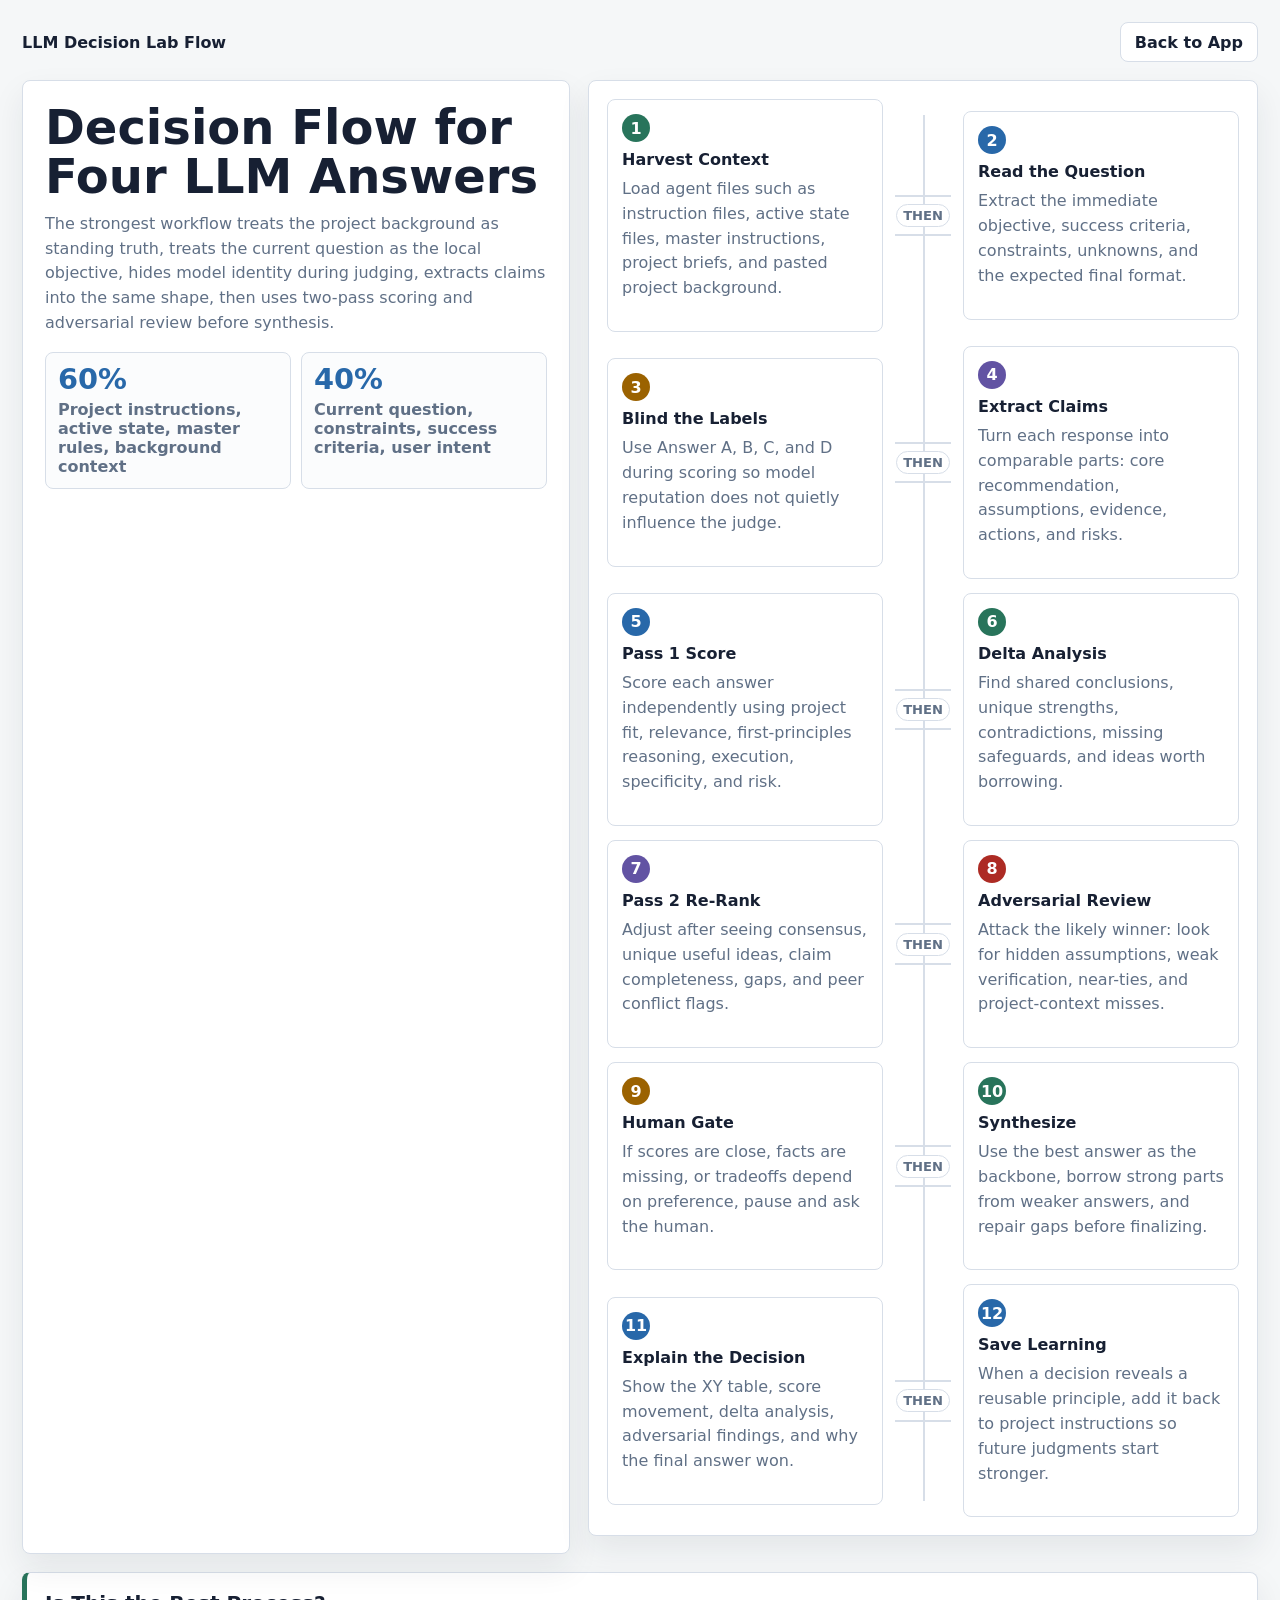
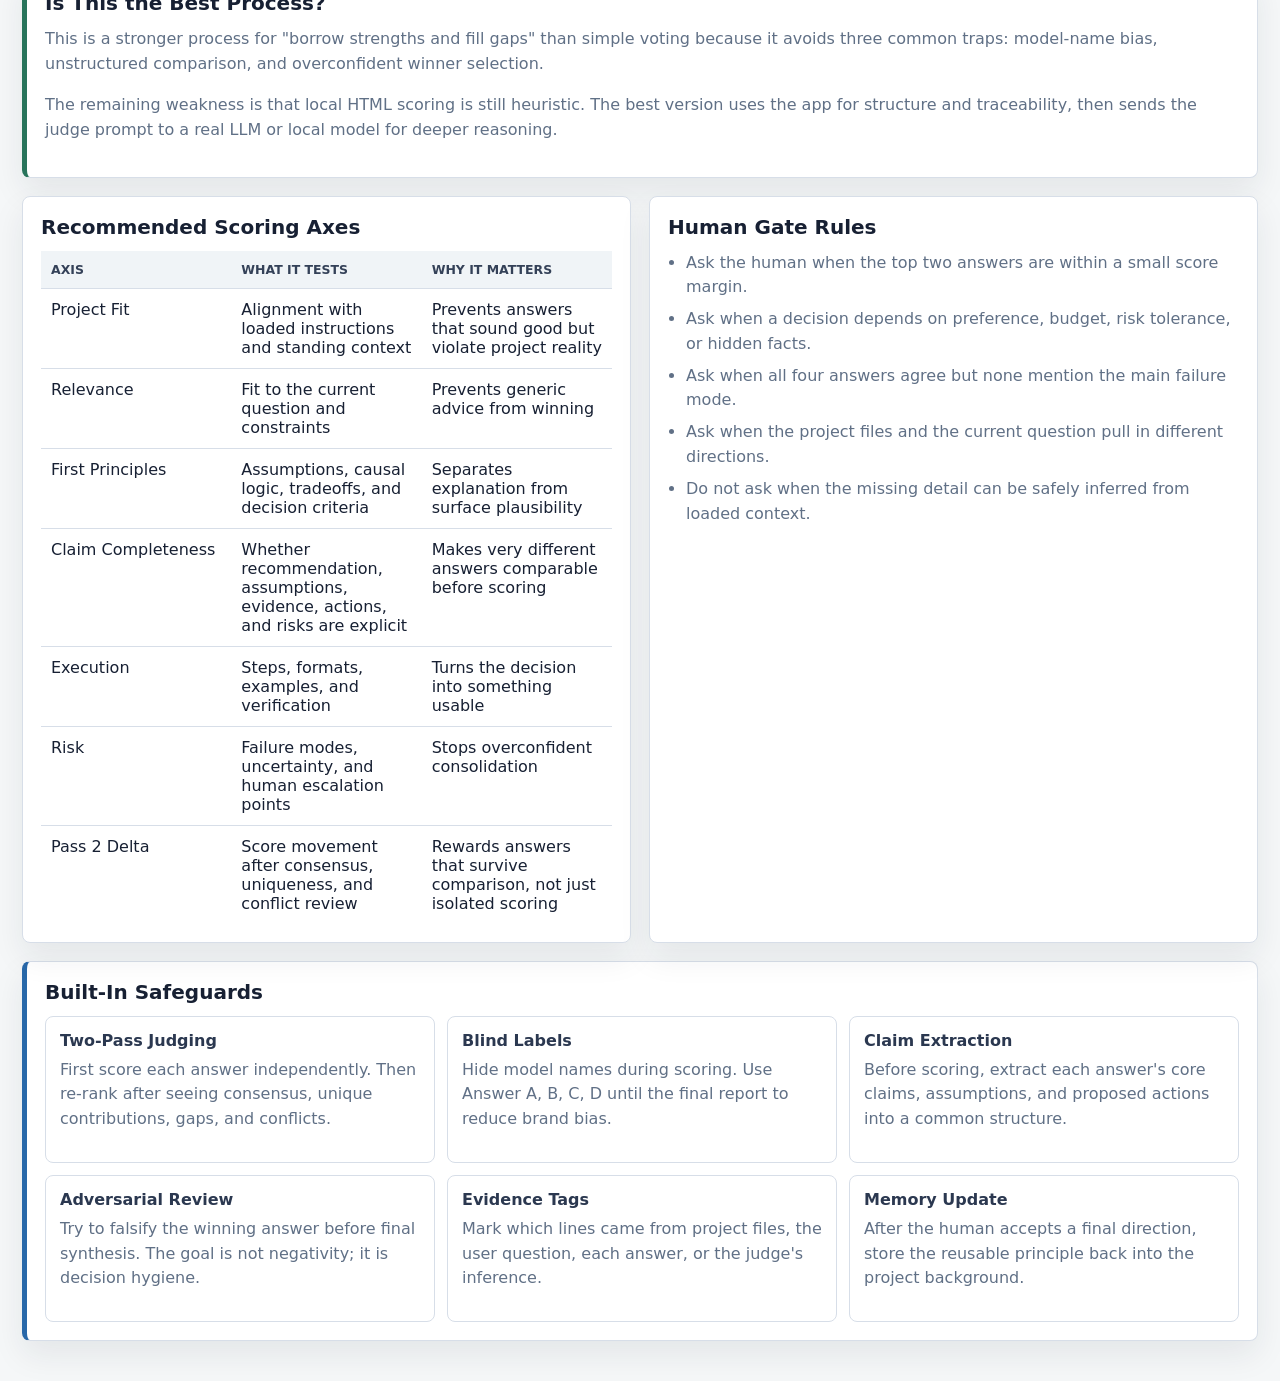
==== llm-decision-flow.html @ 9abd42c5 "Add decision flow guide" ====
<!doctype html>
<html lang="en">
<head>
  <meta charset="utf-8">
  <meta name="viewport" content="width=device-width, initial-scale=1">
  <title>LLM Decision Flow Guide</title>
  <style>
    :root {
      color-scheme: light;
      --bg: #f5f7f8;
      --ink: #172033;
      --muted: #607086;
      --line: #d7dee8;
      --surface: #ffffff;
      --blue: #2868a9;
      --green: #28745b;
      --amber: #9b6200;
      --red: #ad2b24;
      --violet: #6253a3;
      --shadow: 0 14px 32px rgba(23, 32, 51, 0.08);
      --radius: 8px;
      font-family: Inter, ui-sans-serif, system-ui, -apple-system, BlinkMacSystemFont, "Segoe UI", sans-serif;
    }

    * {
      box-sizing: border-box;
    }

    body {
      margin: 0;
      color: var(--ink);
      background: var(--bg);
      letter-spacing: 0;
    }

    a {
      color: inherit;
    }

    .page {
      width: min(1320px, 100%);
      margin: 0 auto;
      padding: 22px;
    }

    .topbar {
      display: flex;
      justify-content: space-between;
      gap: 14px;
      align-items: center;
      margin-bottom: 18px;
    }

    .back-link {
      min-height: 40px;
      display: inline-flex;
      align-items: center;
      justify-content: center;
      border: 1px solid var(--line);
      border-radius: var(--radius);
      background: var(--surface);
      padding: 0 14px;
      font-weight: 800;
      text-decoration: none;
    }

    .hero {
      display: grid;
      grid-template-columns: minmax(300px, 0.9fr) minmax(420px, 1.1fr);
      gap: 18px;
      align-items: stretch;
      margin-bottom: 18px;
    }

    .intro,
    .panel,
    .node,
    .mini-card {
      border: 1px solid var(--line);
      border-radius: var(--radius);
      background: var(--surface);
      box-shadow: var(--shadow);
    }

    .intro {
      padding: 22px;
    }

    h1,
    h2,
    h3,
    p {
      margin-top: 0;
    }

    h1 {
      margin-bottom: 10px;
      font-size: clamp(1.7rem, 4vw, 3rem);
      line-height: 1.03;
    }

    h2 {
      margin-bottom: 12px;
      font-size: 1.25rem;
    }

    h3 {
      margin-bottom: 8px;
      font-size: 1rem;
    }

    p {
      color: var(--muted);
      line-height: 1.55;
    }

    .signal-grid {
      display: grid;
      grid-template-columns: repeat(2, minmax(120px, 1fr));
      gap: 10px;
      margin-top: 14px;
    }

    .signal {
      border: 1px solid var(--line);
      border-radius: var(--radius);
      padding: 12px;
      background: #fbfcfd;
    }

    .signal strong {
      display: block;
      font-size: 1.8rem;
      line-height: 1;
      color: var(--blue);
    }

    .signal span {
      display: block;
      margin-top: 6px;
      color: var(--muted);
      font-weight: 700;
    }

    .flow-canvas {
      position: relative;
      min-height: 420px;
      padding: 18px;
      overflow: hidden;
    }

    .flow-canvas::before {
      content: "";
      position: absolute;
      left: 50%;
      top: 34px;
      bottom: 34px;
      width: 2px;
      background: var(--line);
    }

    .flow-row {
      position: relative;
      display: grid;
      grid-template-columns: 1fr 56px 1fr;
      gap: 12px;
      align-items: center;
      margin-bottom: 14px;
    }

    .flow-row:last-child {
      margin-bottom: 0;
    }

    .node {
      padding: 14px;
      box-shadow: none;
    }

    .node strong {
      display: inline-flex;
      align-items: center;
      justify-content: center;
      min-width: 28px;
      min-height: 28px;
      margin-bottom: 8px;
      border-radius: 50%;
      background: var(--blue);
      color: #ffffff;
      font-weight: 900;
    }

    .node.green strong {
      background: var(--green);
    }

    .node.amber strong {
      background: var(--amber);
    }

    .node.violet strong {
      background: var(--violet);
    }

    .node.red strong {
      background: var(--red);
    }

    .connector {
      display: grid;
      place-items: center;
      min-height: 44px;
      color: var(--muted);
      font-size: 0.82rem;
      font-weight: 900;
      text-transform: uppercase;
    }

    .connector::before,
    .connector::after {
      content: "";
      width: 100%;
      border-top: 2px solid var(--line);
    }

    .connector span {
      display: block;
      margin: 5px 0;
      padding: 3px 6px;
      border: 1px solid var(--line);
      border-radius: 999px;
      background: #ffffff;
    }

    .panel {
      padding: 18px;
      margin-bottom: 18px;
    }

    .two-col {
      display: grid;
      grid-template-columns: repeat(2, minmax(280px, 1fr));
      gap: 18px;
    }

    .mini-grid {
      display: grid;
      grid-template-columns: repeat(3, minmax(180px, 1fr));
      gap: 12px;
    }

    .mini-card {
      padding: 14px;
      box-shadow: none;
    }

    .mini-card h3 {
      color: #2b3850;
    }

    ul {
      margin: 0;
      padding-left: 18px;
      color: var(--muted);
      line-height: 1.55;
    }

    li + li {
      margin-top: 7px;
    }

    table {
      width: 100%;
      border-collapse: collapse;
      table-layout: fixed;
      background: #ffffff;
    }

    th,
    td {
      border-bottom: 1px solid var(--line);
      padding: 11px 10px;
      text-align: left;
      vertical-align: top;
      word-break: break-word;
    }

    th {
      color: #344158;
      background: #f0f4f7;
      font-size: 0.78rem;
      text-transform: uppercase;
    }

    tr:last-child td {
      border-bottom: 0;
    }

    .verdict {
      border-left: 5px solid var(--green);
    }

    .upgrade {
      border-left: 5px solid var(--blue);
    }

    @media (max-width: 980px) {
      .hero,
      .two-col {
        grid-template-columns: 1fr;
      }

      .mini-grid {
        grid-template-columns: 1fr;
      }

      .flow-canvas::before {
        left: 28px;
      }

      .flow-row {
        grid-template-columns: 1fr;
      }

      .connector {
        min-height: 18px;
        justify-items: start;
        padding-left: 4px;
      }

      .connector::before,
      .connector::after {
        display: none;
      }
    }

    @media (max-width: 640px) {
      .page {
        padding: 14px;
      }

      .topbar {
        align-items: stretch;
        flex-direction: column;
      }

      .back-link {
        width: 100%;
      }
    }
  </style>
</head>
<body>
  <main class="page">
    <div class="topbar">
      <strong>LLM Decision Lab Flow</strong>
      <a class="back-link" href="llm-deliberation-app.html">Back to App</a>
    </div>

    <section class="hero">
      <div class="intro">
        <h1>Decision Flow for Four LLM Answers</h1>
        <p>The strongest workflow treats the project background as standing truth, treats the current question as the local objective, hides model identity during judging, extracts claims into the same shape, then uses two-pass scoring and adversarial review before synthesis.</p>
        <div class="signal-grid">
          <div class="signal">
            <strong>60%</strong>
            <span>Project instructions, active state, master rules, background context</span>
          </div>
          <div class="signal">
            <strong>40%</strong>
            <span>Current question, constraints, success criteria, user intent</span>
          </div>
        </div>
      </div>

      <div class="panel flow-canvas" aria-label="LLM decision process flow">
        <div class="flow-row">
          <div class="node green">
            <strong>1</strong>
            <h3>Harvest Context</h3>
            <p>Load agent files such as instruction files, active state files, master instructions, project briefs, and pasted project background.</p>
          </div>
          <div class="connector"><span>then</span></div>
          <div class="node">
            <strong>2</strong>
            <h3>Read the Question</h3>
            <p>Extract the immediate objective, success criteria, constraints, unknowns, and the expected final format.</p>
          </div>
        </div>

        <div class="flow-row">
          <div class="node amber">
            <strong>3</strong>
            <h3>Blind the Labels</h3>
            <p>Use Answer A, B, C, and D during scoring so model reputation does not quietly influence the judge.</p>
          </div>
          <div class="connector"><span>then</span></div>
          <div class="node violet">
            <strong>4</strong>
            <h3>Extract Claims</h3>
            <p>Turn each response into comparable parts: core recommendation, assumptions, evidence, actions, and risks.</p>
          </div>
        </div>

        <div class="flow-row">
          <div class="node">
            <strong>5</strong>
            <h3>Pass 1 Score</h3>
            <p>Score each answer independently using project fit, relevance, first-principles reasoning, execution, specificity, and risk.</p>
          </div>
          <div class="connector"><span>then</span></div>
          <div class="node green">
            <strong>6</strong>
            <h3>Delta Analysis</h3>
            <p>Find shared conclusions, unique strengths, contradictions, missing safeguards, and ideas worth borrowing.</p>
          </div>
        </div>

        <div class="flow-row">
          <div class="node violet">
            <strong>7</strong>
            <h3>Pass 2 Re-Rank</h3>
            <p>Adjust after seeing consensus, unique useful ideas, claim completeness, gaps, and peer conflict flags.</p>
          </div>
          <div class="connector"><span>then</span></div>
          <div class="node red">
            <strong>8</strong>
            <h3>Adversarial Review</h3>
            <p>Attack the likely winner: look for hidden assumptions, weak verification, near-ties, and project-context misses.</p>
          </div>
        </div>

        <div class="flow-row">
          <div class="node amber">
            <strong>9</strong>
            <h3>Human Gate</h3>
            <p>If scores are close, facts are missing, or tradeoffs depend on preference, pause and ask the human.</p>
          </div>
          <div class="connector"><span>then</span></div>
          <div class="node green">
            <strong>10</strong>
            <h3>Synthesize</h3>
            <p>Use the best answer as the backbone, borrow strong parts from weaker answers, and repair gaps before finalizing.</p>
          </div>
        </div>

        <div class="flow-row">
          <div class="node">
            <strong>11</strong>
            <h3>Explain the Decision</h3>
            <p>Show the XY table, score movement, delta analysis, adversarial findings, and why the final answer won.</p>
          </div>
          <div class="connector"><span>then</span></div>
          <div class="node">
            <strong>12</strong>
            <h3>Save Learning</h3>
            <p>When a decision reveals a reusable principle, add it back to project instructions so future judgments start stronger.</p>
          </div>
        </div>
      </div>
    </section>

    <section class="panel verdict">
      <h2>Is This the Best Process?</h2>
      <p>This is a stronger process for "borrow strengths and fill gaps" than simple voting because it avoids three common traps: model-name bias, unstructured comparison, and overconfident winner selection.</p>
      <p>The remaining weakness is that local HTML scoring is still heuristic. The best version uses the app for structure and traceability, then sends the judge prompt to a real LLM or local model for deeper reasoning.</p>
    </section>

    <section class="two-col">
      <div class="panel">
        <h2>Recommended Scoring Axes</h2>
        <table>
          <thead>
            <tr>
              <th>Axis</th>
              <th>What It Tests</th>
              <th>Why It Matters</th>
            </tr>
          </thead>
          <tbody>
            <tr>
              <td>Project Fit</td>
              <td>Alignment with loaded instructions and standing context</td>
              <td>Prevents answers that sound good but violate project reality</td>
            </tr>
            <tr>
              <td>Relevance</td>
              <td>Fit to the current question and constraints</td>
              <td>Prevents generic advice from winning</td>
            </tr>
            <tr>
              <td>First Principles</td>
              <td>Assumptions, causal logic, tradeoffs, and decision criteria</td>
              <td>Separates explanation from surface plausibility</td>
            </tr>
            <tr>
              <td>Claim Completeness</td>
              <td>Whether recommendation, assumptions, evidence, actions, and risks are explicit</td>
              <td>Makes very different answers comparable before scoring</td>
            </tr>
            <tr>
              <td>Execution</td>
              <td>Steps, formats, examples, and verification</td>
              <td>Turns the decision into something usable</td>
            </tr>
            <tr>
              <td>Risk</td>
              <td>Failure modes, uncertainty, and human escalation points</td>
              <td>Stops overconfident consolidation</td>
            </tr>
            <tr>
              <td>Pass 2 Delta</td>
              <td>Score movement after consensus, uniqueness, and conflict review</td>
              <td>Rewards answers that survive comparison, not just isolated scoring</td>
            </tr>
          </tbody>
        </table>
      </div>

      <div class="panel">
        <h2>Human Gate Rules</h2>
        <ul>
          <li>Ask the human when the top two answers are within a small score margin.</li>
          <li>Ask when a decision depends on preference, budget, risk tolerance, or hidden facts.</li>
          <li>Ask when all four answers agree but none mention the main failure mode.</li>
          <li>Ask when the project files and the current question pull in different directions.</li>
          <li>Do not ask when the missing detail can be safely inferred from loaded context.</li>
        </ul>
      </div>
    </section>

    <section class="panel upgrade">
      <h2>Built-In Safeguards</h2>
      <div class="mini-grid">
        <div class="mini-card">
          <h3>Two-Pass Judging</h3>
          <p>First score each answer independently. Then re-rank after seeing consensus, unique contributions, gaps, and conflicts.</p>
        </div>
        <div class="mini-card">
          <h3>Blind Labels</h3>
          <p>Hide model names during scoring. Use Answer A, B, C, D until the final report to reduce brand bias.</p>
        </div>
        <div class="mini-card">
          <h3>Claim Extraction</h3>
          <p>Before scoring, extract each answer's core claims, assumptions, and proposed actions into a common structure.</p>
        </div>
        <div class="mini-card">
          <h3>Adversarial Review</h3>
          <p>Try to falsify the winning answer before final synthesis. The goal is not negativity; it is decision hygiene.</p>
        </div>
        <div class="mini-card">
          <h3>Evidence Tags</h3>
          <p>Mark which lines came from project files, the user question, each answer, or the judge's inference.</p>
        </div>
        <div class="mini-card">
          <h3>Memory Update</h3>
          <p>After the human accepts a final direction, store the reusable principle back into the project background.</p>
        </div>
      </div>
    </section>
  </main>
</body>
</html>
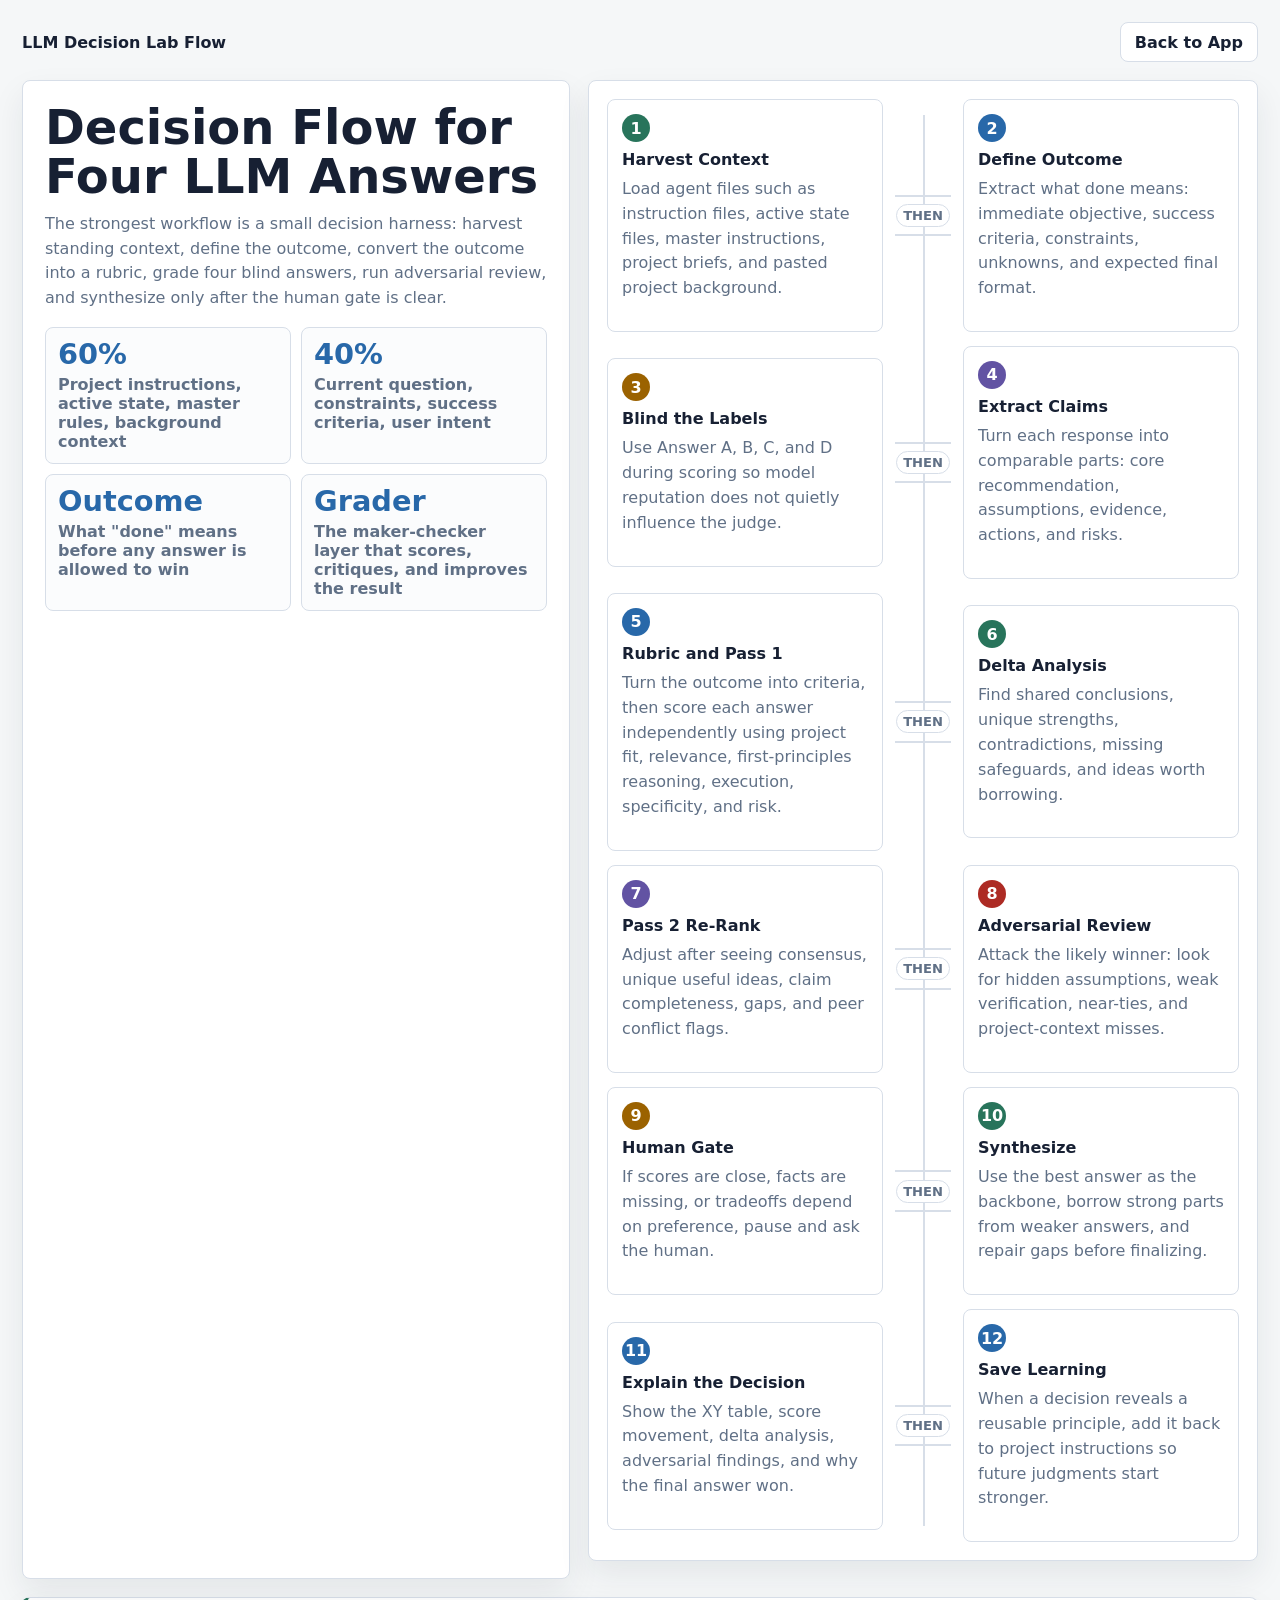
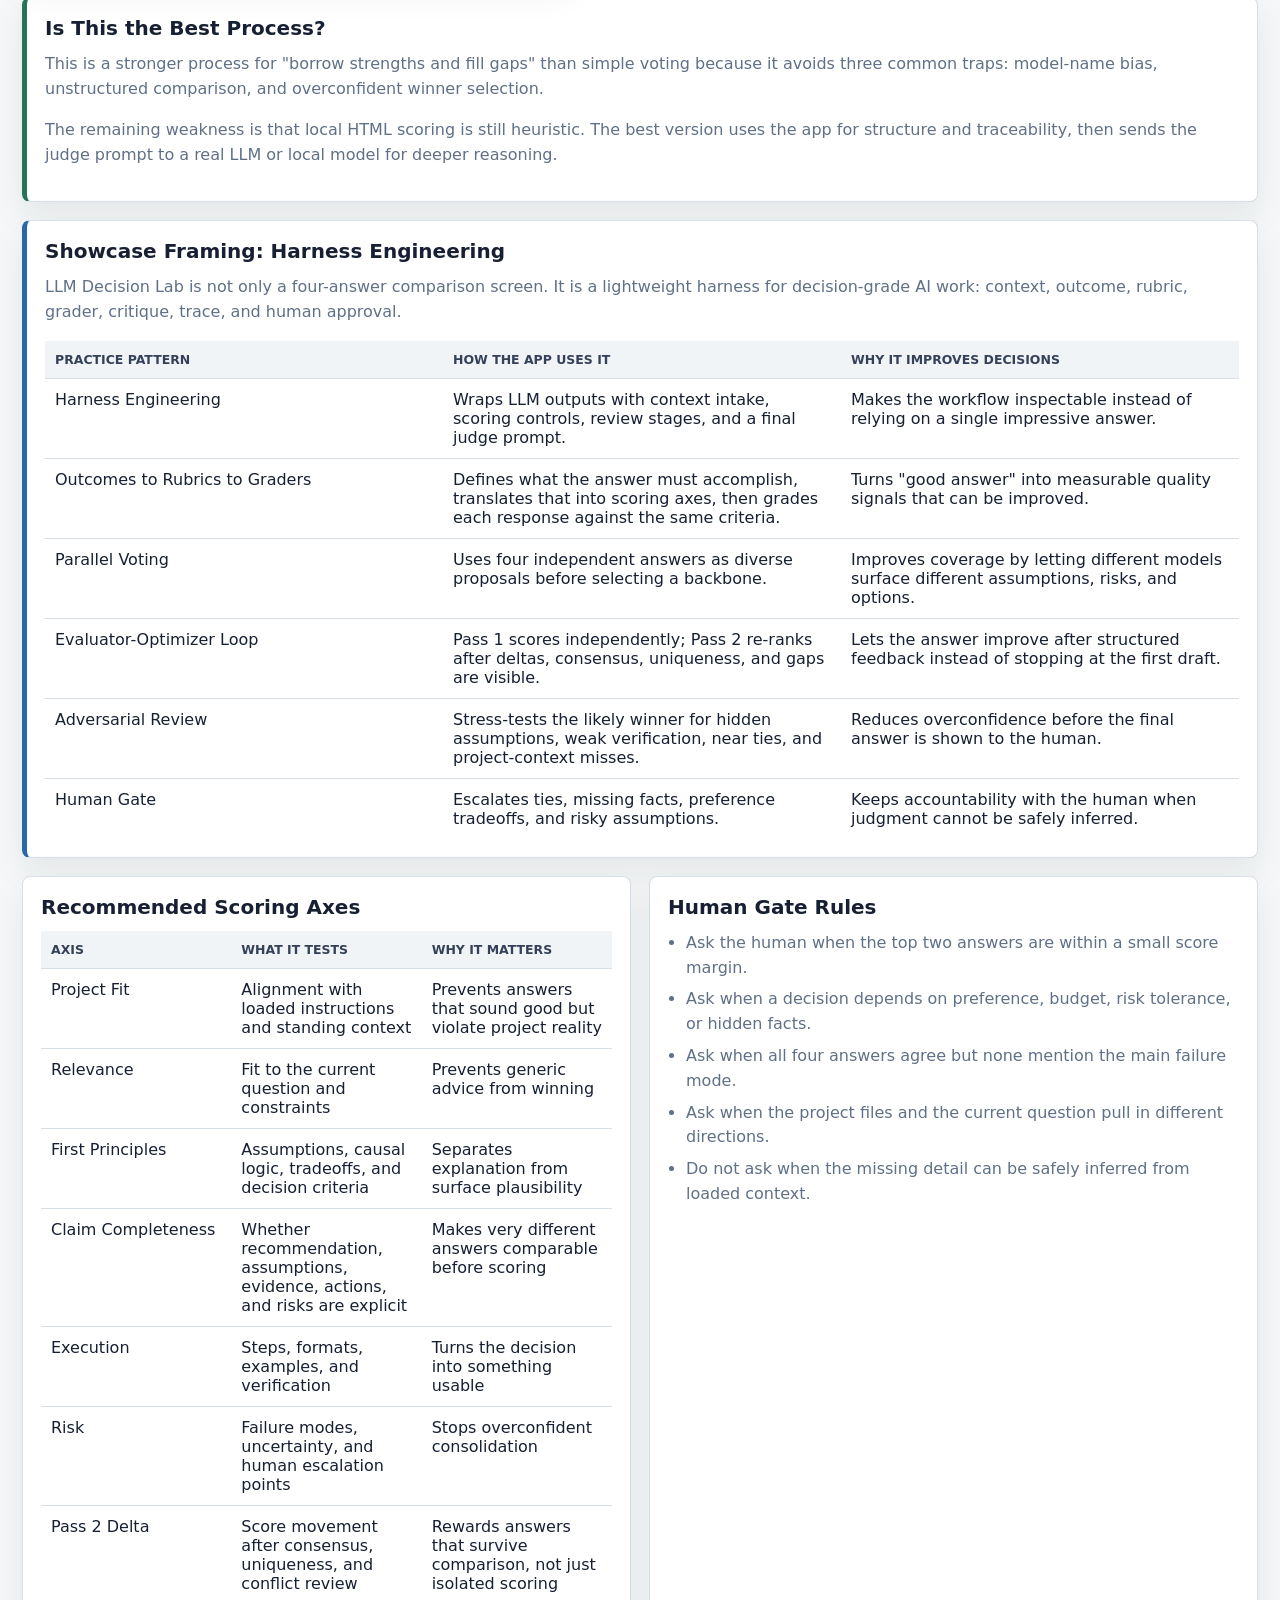
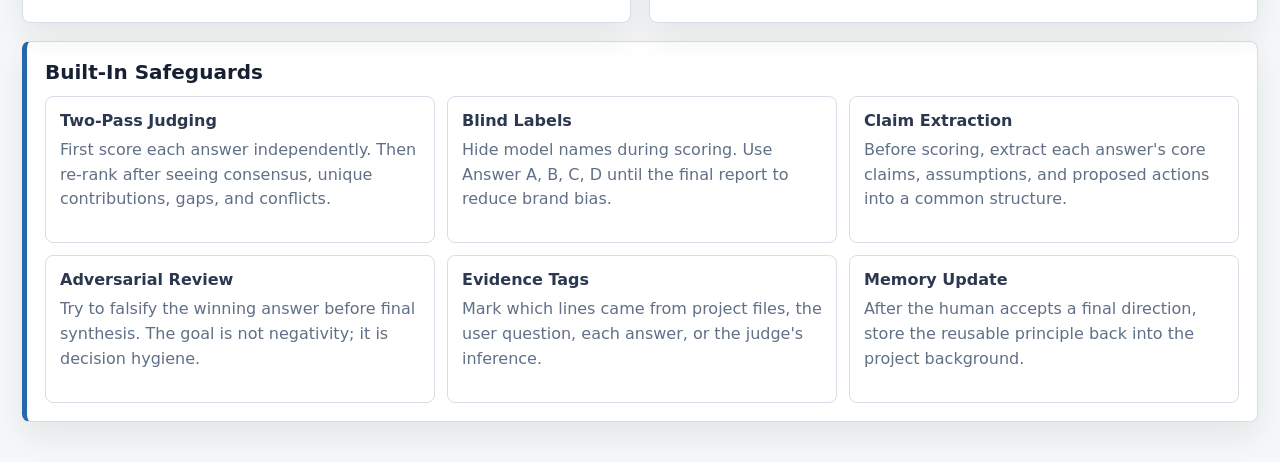
==== commit c81ead32: "Update process flow with harness engineering framing" ====
--- a/llm-decision-flow.html
+++ b/llm-decision-flow.html
@@ -360,7 +360,7 @@
     <section class="hero">
       <div class="intro">
         <h1>Decision Flow for Four LLM Answers</h1>
-        <p>The strongest workflow treats the project background as standing truth, treats the current question as the local objective, hides model identity during judging, extracts claims into the same shape, then uses two-pass scoring and adversarial review before synthesis.</p>
+        <p>The strongest workflow is a small decision harness: harvest standing context, define the outcome, convert the outcome into a rubric, grade four blind answers, run adversarial review, and synthesize only after the human gate is clear.</p>
         <div class="signal-grid">
           <div class="signal">
             <strong>60%</strong>
@@ -369,6 +369,14 @@
           <div class="signal">
             <strong>40%</strong>
             <span>Current question, constraints, success criteria, user intent</span>
+          </div>
+          <div class="signal">
+            <strong>Outcome</strong>
+            <span>What "done" means before any answer is allowed to win</span>
+          </div>
+          <div class="signal">
+            <strong>Grader</strong>
+            <span>The maker-checker layer that scores, critiques, and improves the result</span>
           </div>
         </div>
       </div>
@@ -383,8 +391,8 @@
           <div class="connector"><span>then</span></div>
           <div class="node">
             <strong>2</strong>
-            <h3>Read the Question</h3>
-            <p>Extract the immediate objective, success criteria, constraints, unknowns, and the expected final format.</p>
+            <h3>Define Outcome</h3>
+            <p>Extract what done means: immediate objective, success criteria, constraints, unknowns, and expected final format.</p>
           </div>
         </div>
 
@@ -405,8 +413,8 @@
         <div class="flow-row">
           <div class="node">
             <strong>5</strong>
-            <h3>Pass 1 Score</h3>
-            <p>Score each answer independently using project fit, relevance, first-principles reasoning, execution, specificity, and risk.</p>
+            <h3>Rubric and Pass 1</h3>
+            <p>Turn the outcome into criteria, then score each answer independently using project fit, relevance, first-principles reasoning, execution, specificity, and risk.</p>
           </div>
           <div class="connector"><span>then</span></div>
           <div class="node green">
@@ -464,6 +472,52 @@
       <h2>Is This the Best Process?</h2>
       <p>This is a stronger process for "borrow strengths and fill gaps" than simple voting because it avoids three common traps: model-name bias, unstructured comparison, and overconfident winner selection.</p>
       <p>The remaining weakness is that local HTML scoring is still heuristic. The best version uses the app for structure and traceability, then sends the judge prompt to a real LLM or local model for deeper reasoning.</p>
+    </section>
+
+    <section class="panel upgrade">
+      <h2>Showcase Framing: Harness Engineering</h2>
+      <p>LLM Decision Lab is not only a four-answer comparison screen. It is a lightweight harness for decision-grade AI work: context, outcome, rubric, grader, critique, trace, and human approval.</p>
+      <table>
+        <thead>
+          <tr>
+            <th>Practice Pattern</th>
+            <th>How The App Uses It</th>
+            <th>Why It Improves Decisions</th>
+          </tr>
+        </thead>
+        <tbody>
+          <tr>
+            <td>Harness Engineering</td>
+            <td>Wraps LLM outputs with context intake, scoring controls, review stages, and a final judge prompt.</td>
+            <td>Makes the workflow inspectable instead of relying on a single impressive answer.</td>
+          </tr>
+          <tr>
+            <td>Outcomes to Rubrics to Graders</td>
+            <td>Defines what the answer must accomplish, translates that into scoring axes, then grades each response against the same criteria.</td>
+            <td>Turns "good answer" into measurable quality signals that can be improved.</td>
+          </tr>
+          <tr>
+            <td>Parallel Voting</td>
+            <td>Uses four independent answers as diverse proposals before selecting a backbone.</td>
+            <td>Improves coverage by letting different models surface different assumptions, risks, and options.</td>
+          </tr>
+          <tr>
+            <td>Evaluator-Optimizer Loop</td>
+            <td>Pass 1 scores independently; Pass 2 re-ranks after deltas, consensus, uniqueness, and gaps are visible.</td>
+            <td>Lets the answer improve after structured feedback instead of stopping at the first draft.</td>
+          </tr>
+          <tr>
+            <td>Adversarial Review</td>
+            <td>Stress-tests the likely winner for hidden assumptions, weak verification, near ties, and project-context misses.</td>
+            <td>Reduces overconfidence before the final answer is shown to the human.</td>
+          </tr>
+          <tr>
+            <td>Human Gate</td>
+            <td>Escalates ties, missing facts, preference tradeoffs, and risky assumptions.</td>
+            <td>Keeps accountability with the human when judgment cannot be safely inferred.</td>
+          </tr>
+        </tbody>
+      </table>
     </section>
 
     <section class="two-col">
